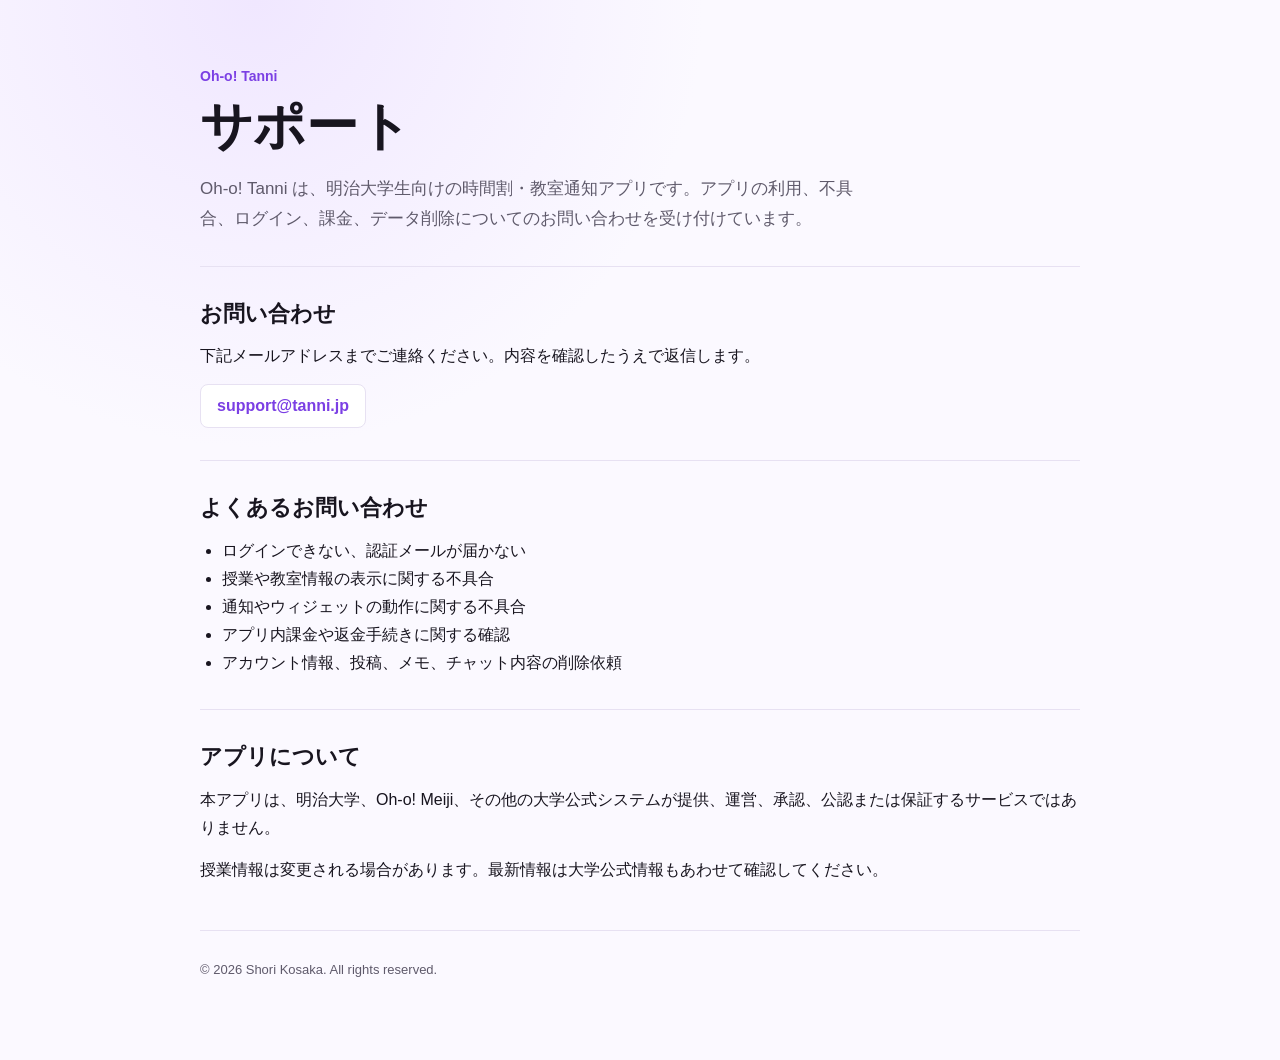
==== index.html @ a1f26578 "Add Oh-o Tanni support site" ====
<!doctype html>
<html lang="ja">
<head>
  <meta charset="utf-8">
  <meta name="viewport" content="width=device-width, initial-scale=1">
  <meta http-equiv="refresh" content="0; url=/support/">
  <title>Oh-o! Tanni サポート</title>
  <link rel="canonical" href="https://tanni.jp/support/">
</head>
<body>
  <p><a href="/support/">Oh-o! Tanni サポート</a></p>
</body>
</html>
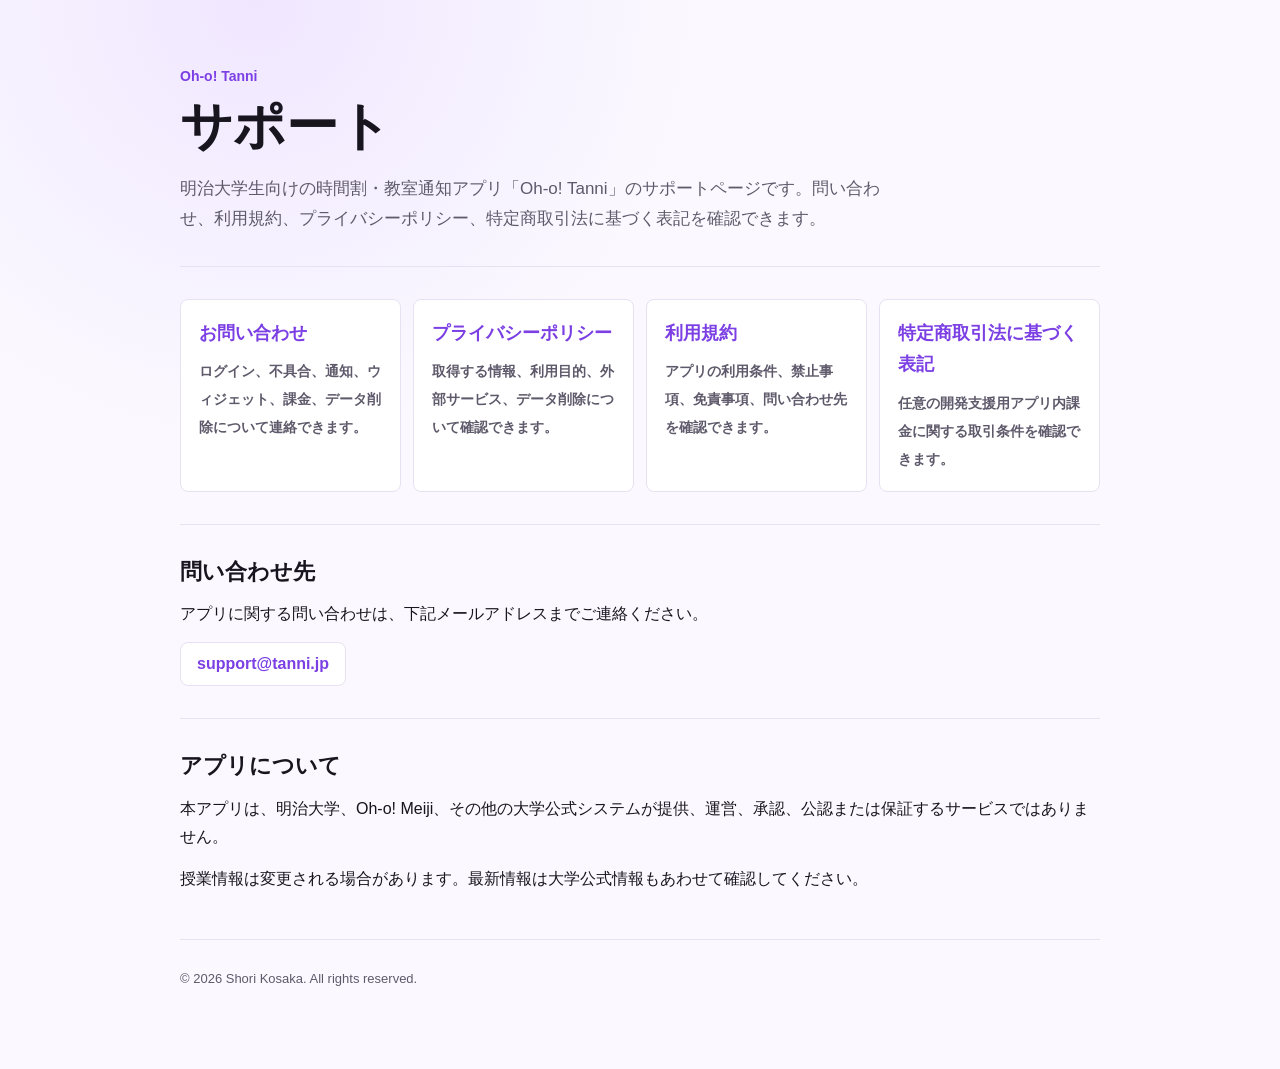
==== commit 8d766be9: "Add visible support homepage" ====
--- a/index.html
+++ b/index.html
@@ -3,11 +3,177 @@
 <head>
   <meta charset="utf-8">
   <meta name="viewport" content="width=device-width, initial-scale=1">
-  <meta http-equiv="refresh" content="0; url=/support/">
   <title>Oh-o! Tanni サポート</title>
-  <link rel="canonical" href="https://tanni.jp/support/">
+  <meta name="description" content="Oh-o! Tanni のサポート、利用規約、プライバシーポリシー、特定商取引法に基づく表記への案内です。">
+  <style>
+    :root {
+      color-scheme: light;
+      --ink: #18151f;
+      --muted: #5f5a6b;
+      --line: #e7e1f2;
+      --brand: #7b3fe4;
+      --bg: #fbf9ff;
+      --panel: #ffffff;
+    }
+
+    * {
+      box-sizing: border-box;
+    }
+
+    body {
+      margin: 0;
+      font-family: -apple-system, BlinkMacSystemFont, "Hiragino Sans", "Yu Gothic", "YuGothic", "Segoe UI", sans-serif;
+      color: var(--ink);
+      background: radial-gradient(circle at 20% 0%, #f0e7ff 0, transparent 28rem), var(--bg);
+      line-height: 1.75;
+    }
+
+    main {
+      width: min(920px, calc(100% - 32px));
+      margin: 0 auto;
+      padding: 64px 0;
+    }
+
+    header {
+      padding-bottom: 32px;
+      border-bottom: 1px solid var(--line);
+    }
+
+    .eyebrow {
+      margin: 0 0 8px;
+      color: var(--brand);
+      font-size: 14px;
+      font-weight: 700;
+    }
+
+    h1 {
+      margin: 0;
+      font-size: clamp(32px, 5vw, 52px);
+      line-height: 1.15;
+      letter-spacing: 0;
+    }
+
+    .lead {
+      margin: 18px 0 0;
+      max-width: 720px;
+      color: var(--muted);
+      font-size: 17px;
+    }
+
+    .links {
+      display: grid;
+      grid-template-columns: repeat(auto-fit, minmax(220px, 1fr));
+      gap: 12px;
+      padding: 32px 0;
+      border-bottom: 1px solid var(--line);
+    }
+
+    a.panel {
+      display: block;
+      min-height: 128px;
+      padding: 18px;
+      border: 1px solid var(--line);
+      border-radius: 8px;
+      background: var(--panel);
+      color: inherit;
+      text-decoration: none;
+    }
+
+    .panel strong {
+      display: block;
+      margin-bottom: 8px;
+      color: var(--brand);
+      font-size: 18px;
+    }
+
+    .panel span {
+      color: var(--muted);
+      font-size: 14px;
+    }
+
+    section {
+      padding: 32px 0;
+      border-bottom: 1px solid var(--line);
+    }
+
+    h2 {
+      margin: 0 0 14px;
+      font-size: 22px;
+      line-height: 1.35;
+      letter-spacing: 0;
+    }
+
+    p {
+      margin: 0 0 14px;
+    }
+
+    a {
+      color: var(--brand);
+      font-weight: 700;
+      text-decoration-thickness: 0.08em;
+      text-underline-offset: 0.18em;
+    }
+
+    .contact {
+      display: inline-flex;
+      align-items: center;
+      min-height: 44px;
+      padding: 0 16px;
+      border: 1px solid var(--line);
+      border-radius: 8px;
+      background: var(--panel);
+      text-decoration: none;
+    }
+
+    footer {
+      padding-top: 28px;
+      color: var(--muted);
+      font-size: 13px;
+    }
+  </style>
 </head>
 <body>
-  <p><a href="/support/">Oh-o! Tanni サポート</a></p>
+  <main>
+    <header>
+      <p class="eyebrow">Oh-o! Tanni</p>
+      <h1>サポート</h1>
+      <p class="lead">明治大学生向けの時間割・教室通知アプリ「Oh-o! Tanni」のサポートページです。問い合わせ、利用規約、プライバシーポリシー、特定商取引法に基づく表記を確認できます。</p>
+    </header>
+
+    <nav class="links" aria-label="主要ページ">
+      <a class="panel" href="/support/">
+        <strong>お問い合わせ</strong>
+        <span>ログイン、不具合、通知、ウィジェット、課金、データ削除について連絡できます。</span>
+      </a>
+      <a class="panel" href="/privacy/">
+        <strong>プライバシーポリシー</strong>
+        <span>取得する情報、利用目的、外部サービス、データ削除について確認できます。</span>
+      </a>
+      <a class="panel" href="/terms/">
+        <strong>利用規約</strong>
+        <span>アプリの利用条件、禁止事項、免責事項、問い合わせ先を確認できます。</span>
+      </a>
+      <a class="panel" href="/commercial/">
+        <strong>特定商取引法に基づく表記</strong>
+        <span>任意の開発支援用アプリ内課金に関する取引条件を確認できます。</span>
+      </a>
+    </nav>
+
+    <section>
+      <h2>問い合わせ先</h2>
+      <p>アプリに関する問い合わせは、下記メールアドレスまでご連絡ください。</p>
+      <a class="contact" href="mailto:support@tanni.jp">support@tanni.jp</a>
+    </section>
+
+    <section>
+      <h2>アプリについて</h2>
+      <p>本アプリは、明治大学、Oh-o! Meiji、その他の大学公式システムが提供、運営、承認、公認または保証するサービスではありません。</p>
+      <p>授業情報は変更される場合があります。最新情報は大学公式情報もあわせて確認してください。</p>
+    </section>
+
+    <footer>
+      <p>&copy; 2026 Shori Kosaka. All rights reserved.</p>
+    </footer>
+  </main>
 </body>
 </html>
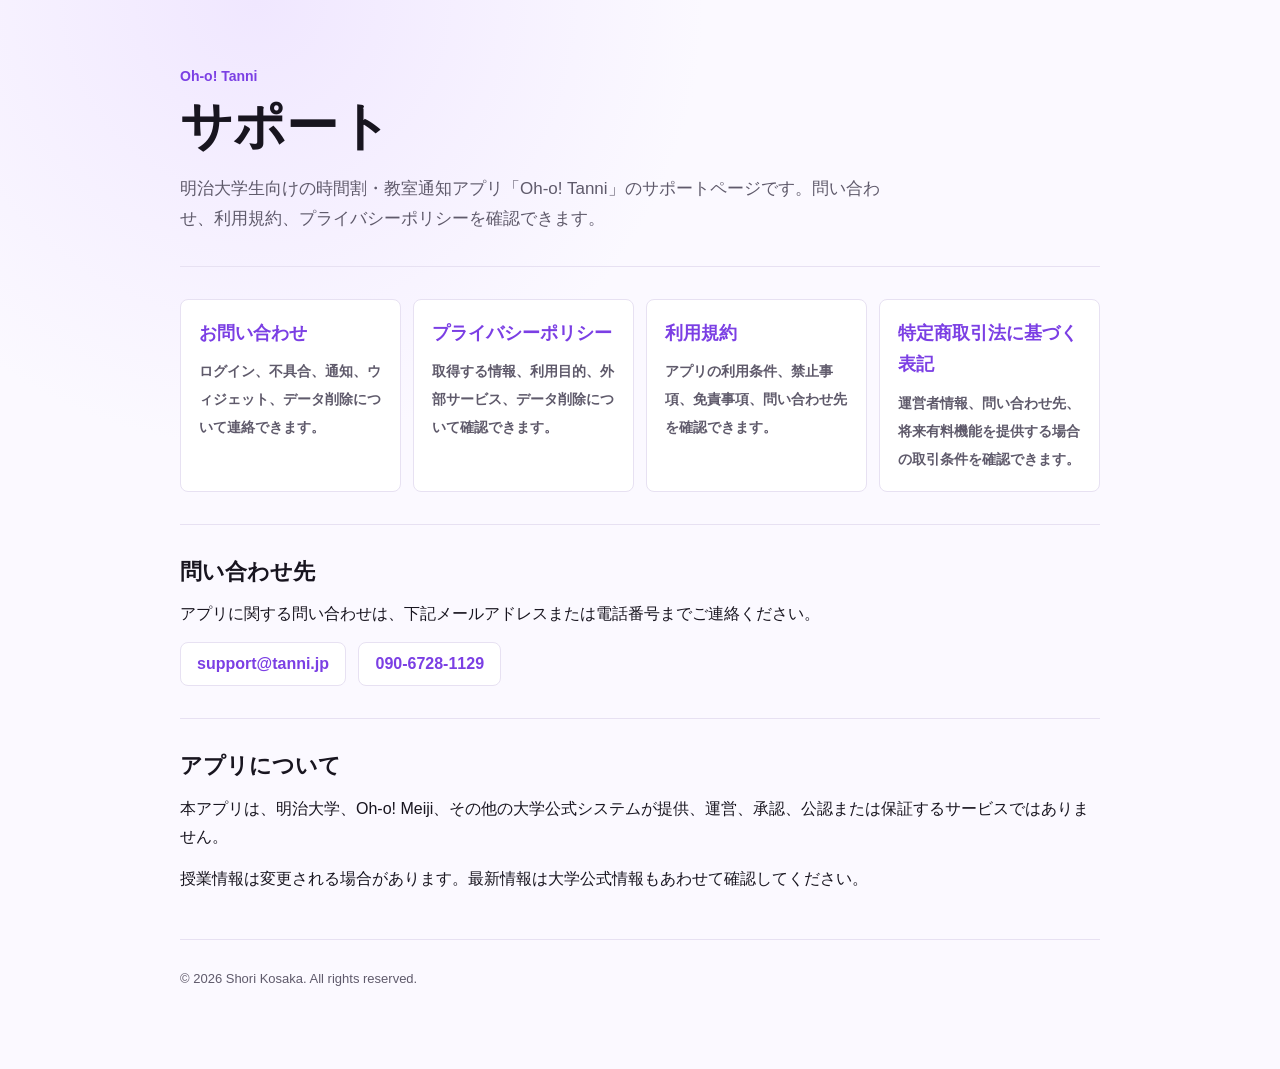
==== commit 9be0054d: "Add phone contact to support site" ====
--- a/index.html
+++ b/index.html
@@ -125,6 +125,10 @@
       text-decoration: none;
     }
 
+    .contact + .contact {
+      margin-left: 8px;
+    }
+
     footer {
       padding-top: 28px;
       color: var(--muted);
@@ -137,13 +141,13 @@
     <header>
       <p class="eyebrow">Oh-o! Tanni</p>
       <h1>サポート</h1>
-      <p class="lead">明治大学生向けの時間割・教室通知アプリ「Oh-o! Tanni」のサポートページです。問い合わせ、利用規約、プライバシーポリシー、特定商取引法に基づく表記を確認できます。</p>
+      <p class="lead">明治大学生向けの時間割・教室通知アプリ「Oh-o! Tanni」のサポートページです。問い合わせ、利用規約、プライバシーポリシーを確認できます。</p>
     </header>
 
     <nav class="links" aria-label="主要ページ">
       <a class="panel" href="/support/">
         <strong>お問い合わせ</strong>
-        <span>ログイン、不具合、通知、ウィジェット、課金、データ削除について連絡できます。</span>
+        <span>ログイン、不具合、通知、ウィジェット、データ削除について連絡できます。</span>
       </a>
       <a class="panel" href="/privacy/">
         <strong>プライバシーポリシー</strong>
@@ -155,14 +159,15 @@
       </a>
       <a class="panel" href="/commercial/">
         <strong>特定商取引法に基づく表記</strong>
-        <span>任意の開発支援用アプリ内課金に関する取引条件を確認できます。</span>
+        <span>運営者情報、問い合わせ先、将来有料機能を提供する場合の取引条件を確認できます。</span>
       </a>
     </nav>
 
     <section>
       <h2>問い合わせ先</h2>
-      <p>アプリに関する問い合わせは、下記メールアドレスまでご連絡ください。</p>
+      <p>アプリに関する問い合わせは、下記メールアドレスまたは電話番号までご連絡ください。</p>
       <a class="contact" href="mailto:support@tanni.jp">support@tanni.jp</a>
+      <a class="contact" href="tel:09067281129">090-6728-1129</a>
     </section>
 
     <section>
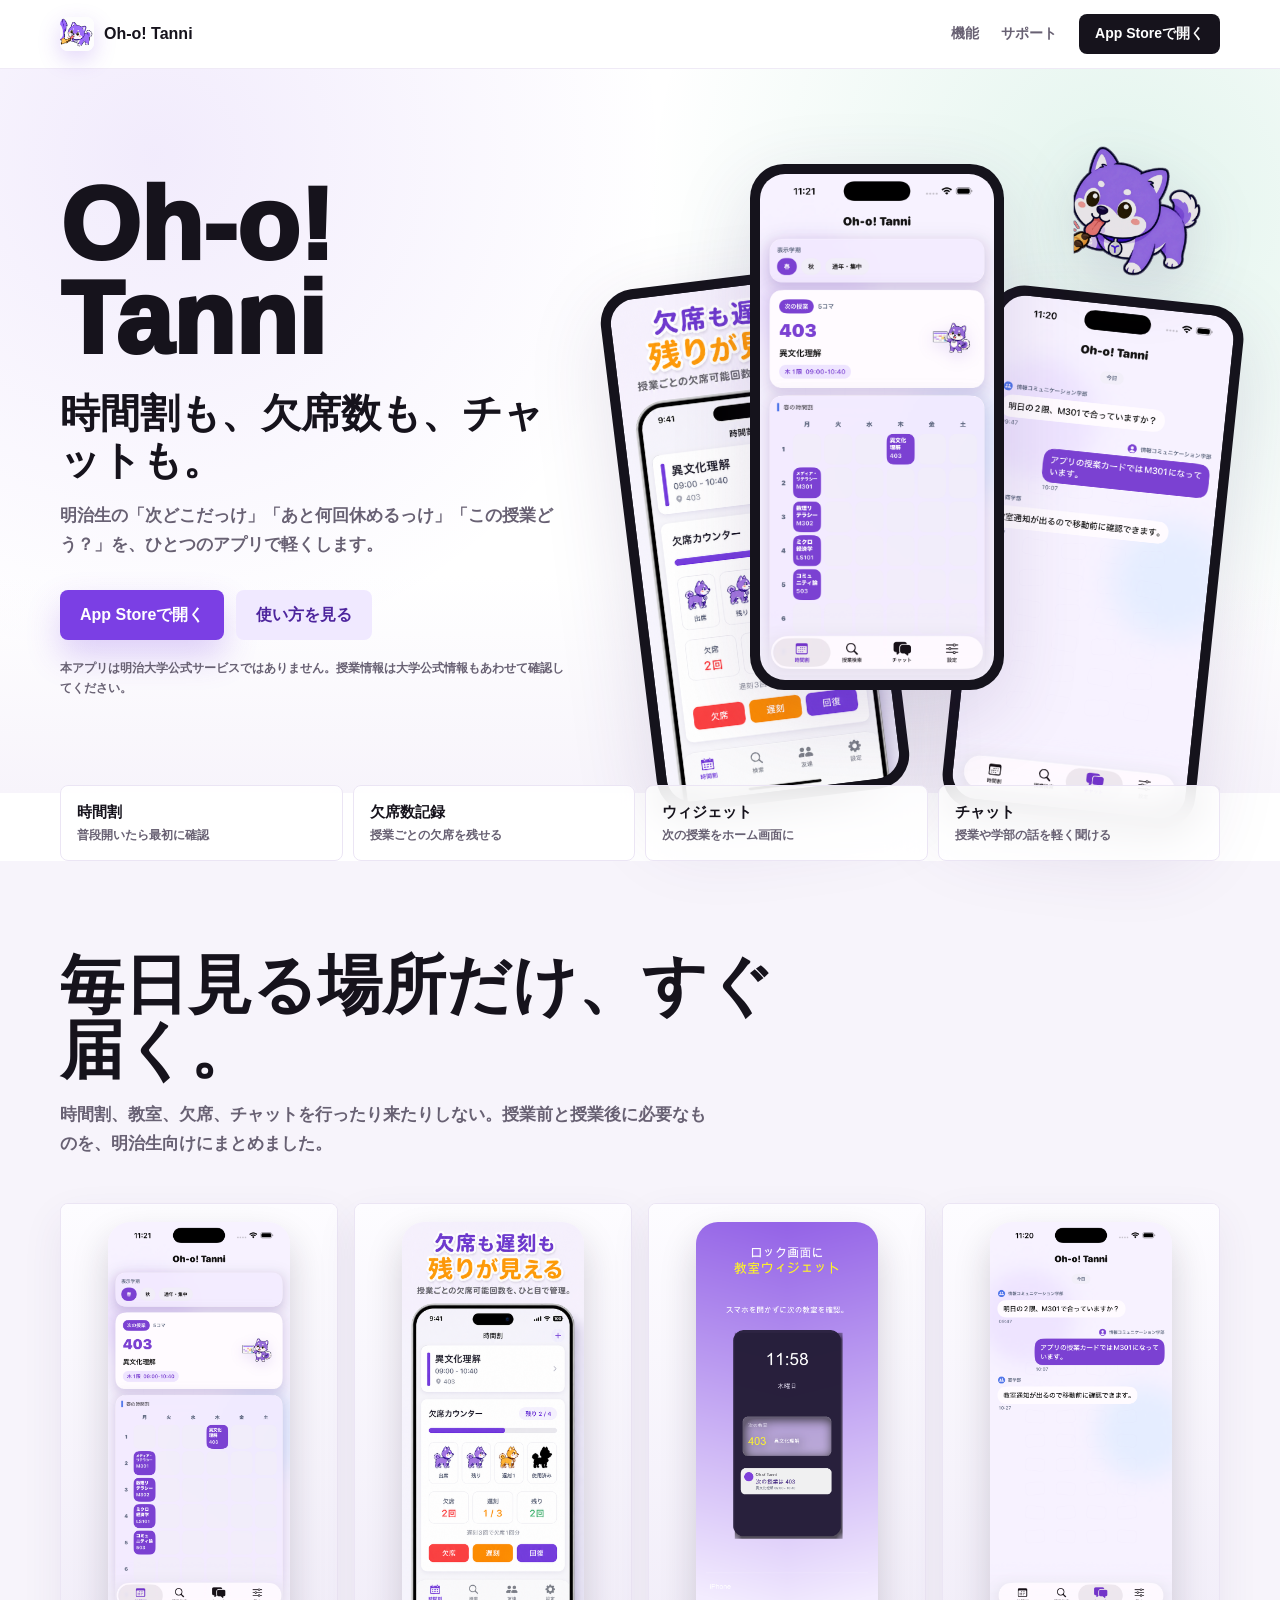
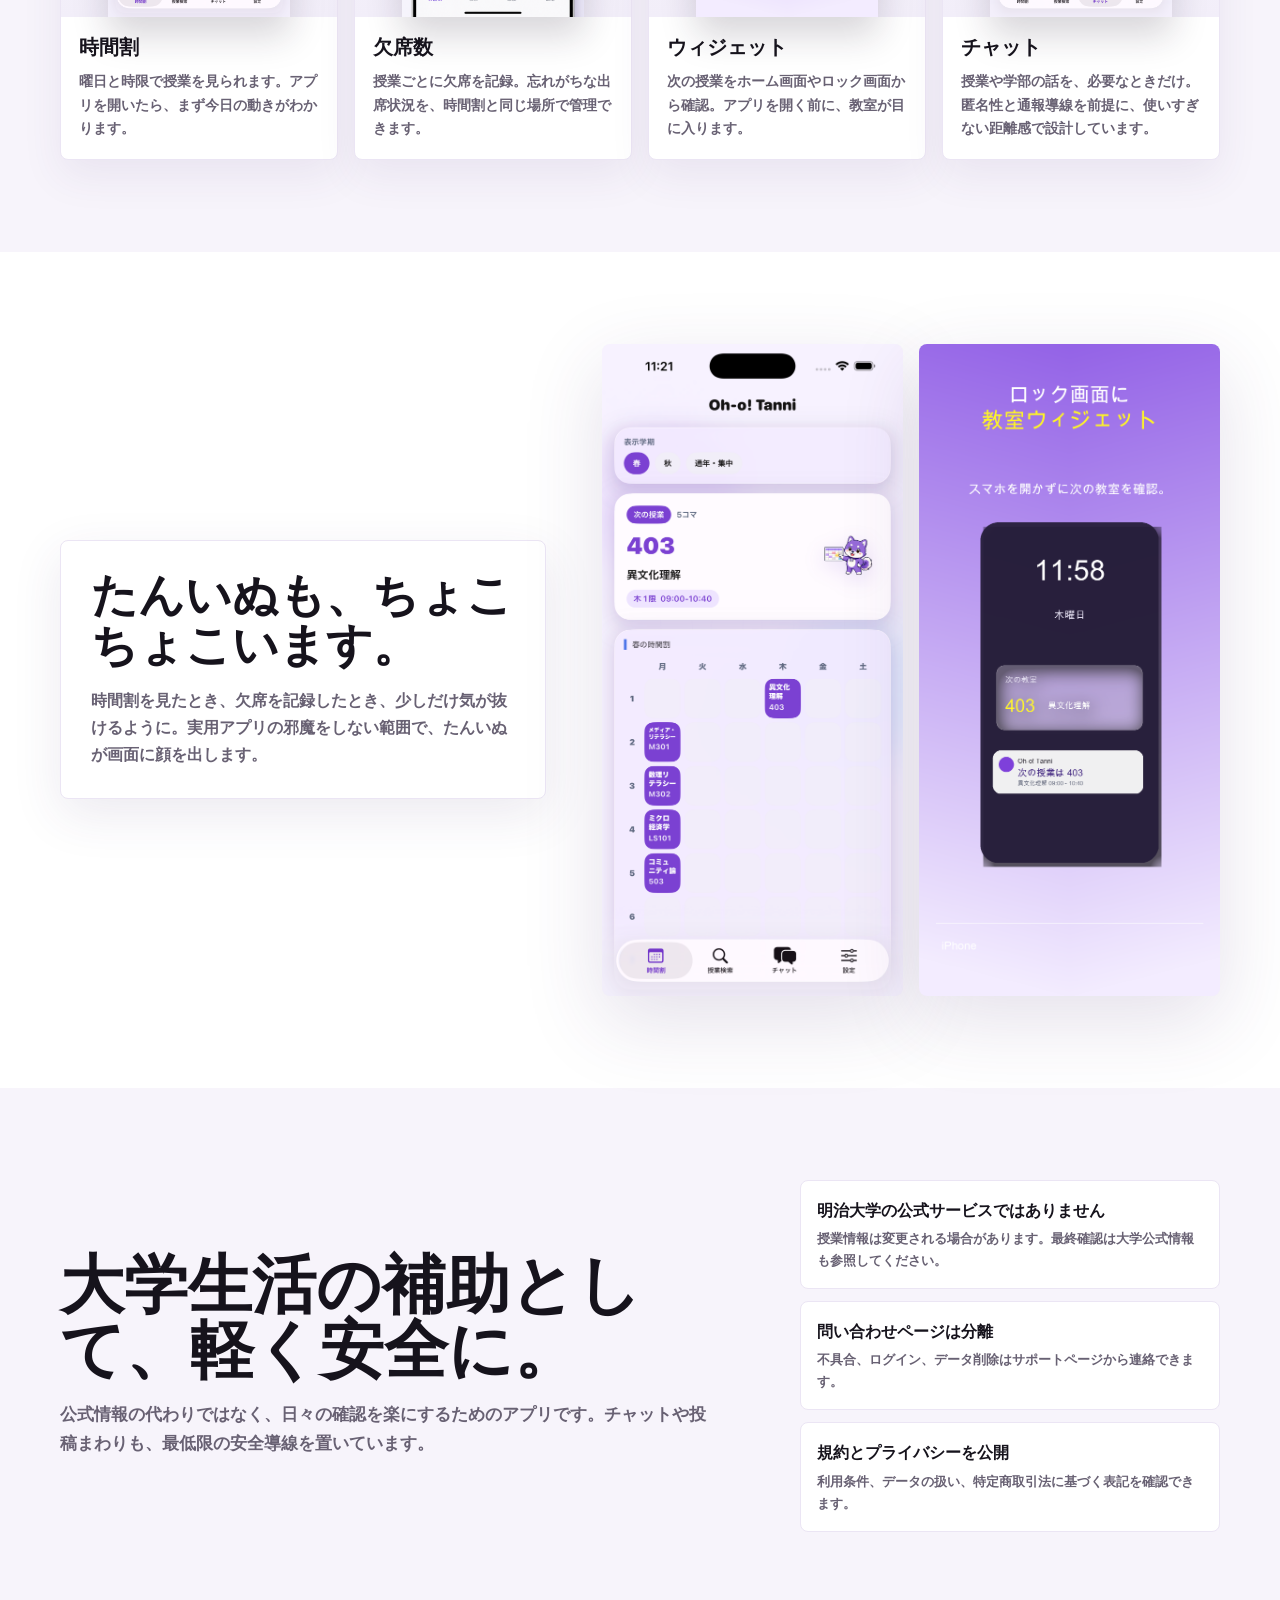
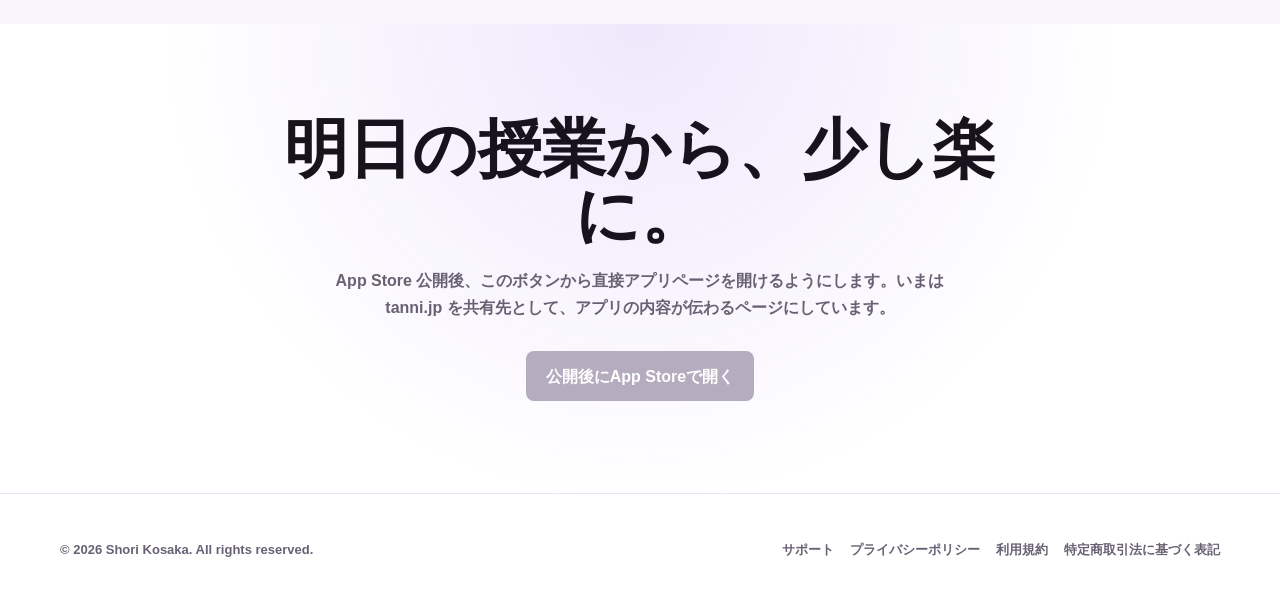
==== commit 39497d40: "Launch branded Tanni landing page" ====
--- a/index.html
+++ b/index.html
@@ -3,182 +3,793 @@
 <head>
   <meta charset="utf-8">
   <meta name="viewport" content="width=device-width, initial-scale=1">
-  <title>Oh-o! Tanni サポート</title>
-  <meta name="description" content="Oh-o! Tanni のサポート、利用規約、プライバシーポリシー、特定商取引法に基づく表記への案内です。">
+  <title>Oh-o! Tanni | 明治生の時間割アプリ</title>
+  <meta name="description" content="Oh-o! Tanni は、時間割、欠席数、ウィジェット、チャットをまとめて使える明治大学生向け iOS アプリです。">
+  <meta property="og:site_name" content="Oh-o! Tanni">
+  <meta property="og:title" content="Oh-o! Tanni | 明治生の時間割アプリ">
+  <meta property="og:description" content="時間割も、欠席数も、チャットも。明治生の毎日を軽くする iOS アプリです。">
+  <meta property="og:image" content="https://tanni.jp/assets/og-image.png">
+  <meta property="og:type" content="website">
+  <meta name="twitter:card" content="summary_large_image">
+  <link rel="icon" href="assets/app-icon.png">
   <style>
     :root {
       color-scheme: light;
-      --ink: #18151f;
-      --muted: #5f5a6b;
-      --line: #e7e1f2;
+      --ink: #16131c;
+      --muted: #686173;
+      --soft: #f7f4fb;
+      --line: #ebe5f4;
       --brand: #7b3fe4;
-      --bg: #fbf9ff;
+      --brand-dark: #4d249d;
+      --green: #16a66a;
+      --green-soft: #e8f8f1;
       --panel: #ffffff;
+      --shadow: 0 24px 80px rgba(72, 45, 112, 0.15);
     }
 
     * {
       box-sizing: border-box;
+    }
+
+    html {
+      scroll-behavior: smooth;
     }
 
     body {
       margin: 0;
       font-family: -apple-system, BlinkMacSystemFont, "Hiragino Sans", "Yu Gothic", "YuGothic", "Segoe UI", sans-serif;
       color: var(--ink);
-      background: radial-gradient(circle at 20% 0%, #f0e7ff 0, transparent 28rem), var(--bg);
-      line-height: 1.75;
+      background: #fff;
+      line-height: 1.7;
+    }
+
+    img {
+      display: block;
+      max-width: 100%;
+    }
+
+    a {
+      color: inherit;
+    }
+
+    .site-header {
+      position: sticky;
+      top: 0;
+      z-index: 20;
+      background: rgba(255, 255, 255, 0.82);
+      backdrop-filter: blur(22px);
+      border-bottom: 1px solid rgba(235, 229, 244, 0.78);
+    }
+
+    .nav {
+      width: min(1160px, calc(100% - 40px));
+      min-height: 68px;
+      margin: 0 auto;
+      display: flex;
+      align-items: center;
+      justify-content: space-between;
+      gap: 20px;
+    }
+
+    .brand {
+      display: inline-flex;
+      align-items: center;
+      gap: 10px;
+      text-decoration: none;
+      font-weight: 900;
+      letter-spacing: 0;
+    }
+
+    .brand img {
+      width: 34px;
+      height: 34px;
+      border-radius: 8px;
+      box-shadow: 0 8px 22px rgba(123, 63, 228, 0.22);
+    }
+
+    .nav-links {
+      display: flex;
+      align-items: center;
+      gap: 22px;
+      color: var(--muted);
+      font-size: 14px;
+      font-weight: 800;
+    }
+
+    .nav-links a {
+      text-decoration: none;
+    }
+
+    .nav-cta {
+      min-height: 40px;
+      display: inline-flex;
+      align-items: center;
+      justify-content: center;
+      padding: 0 16px;
+      border-radius: 8px;
+      color: #fff;
+      background: var(--ink);
+      text-decoration: none;
     }
 
     main {
-      width: min(920px, calc(100% - 32px));
+      overflow: hidden;
+    }
+
+    .hero {
+      min-height: calc(88vh - 68px);
+      display: grid;
+      align-items: center;
+      padding: 72px 0 46px;
+      background:
+        linear-gradient(180deg, rgba(255, 255, 255, 0) 70%, var(--soft) 100%),
+        radial-gradient(circle at 88% 18%, rgba(22, 166, 106, 0.12), transparent 30rem),
+        radial-gradient(circle at 12% 12%, rgba(123, 63, 228, 0.10), transparent 32rem),
+        #fff;
+    }
+
+    .hero-inner {
+      width: min(1160px, calc(100% - 40px));
       margin: 0 auto;
-      padding: 64px 0;
-    }
-
-    header {
-      padding-bottom: 32px;
-      border-bottom: 1px solid var(--line);
-    }
-
-    .eyebrow {
-      margin: 0 0 8px;
-      color: var(--brand);
-      font-size: 14px;
-      font-weight: 700;
+      display: grid;
+      grid-template-columns: minmax(0, 0.92fr) minmax(360px, 1.08fr);
+      gap: 64px;
+      align-items: center;
     }
 
     h1 {
       margin: 0;
-      font-size: clamp(32px, 5vw, 52px);
-      line-height: 1.15;
+      font-size: clamp(54px, 8vw, 104px);
+      line-height: 0.92;
       letter-spacing: 0;
-    }
-
-    .lead {
+      font-weight: 950;
+    }
+
+    .hero-copy {
+      margin: 24px 0 0;
+      max-width: 620px;
+      color: var(--ink);
+      font-size: clamp(23px, 3.1vw, 42px);
+      line-height: 1.18;
+      font-weight: 950;
+      letter-spacing: 0;
+    }
+
+    .hero-lead {
       margin: 18px 0 0;
-      max-width: 720px;
+      max-width: 560px;
       color: var(--muted);
       font-size: 17px;
-    }
-
-    .links {
-      display: grid;
-      grid-template-columns: repeat(auto-fit, minmax(220px, 1fr));
+      font-weight: 650;
+    }
+
+    .actions {
+      display: flex;
+      flex-wrap: wrap;
       gap: 12px;
-      padding: 32px 0;
-      border-bottom: 1px solid var(--line);
-    }
-
-    a.panel {
+      margin-top: 30px;
+    }
+
+    .button {
+      min-height: 50px;
+      display: inline-flex;
+      align-items: center;
+      justify-content: center;
+      padding: 0 20px;
+      border-radius: 8px;
+      font-weight: 900;
+      text-decoration: none;
+      letter-spacing: 0;
+    }
+
+    .button.primary {
+      color: #fff;
+      background: var(--brand);
+      box-shadow: 0 16px 34px rgba(123, 63, 228, 0.24);
+    }
+
+    .button.secondary {
+      color: var(--brand-dark);
+      background: #f0e9ff;
+    }
+
+    .button.disabled {
+      color: #fff;
+      background: #b5adbf;
+      box-shadow: none;
+      cursor: default;
+    }
+
+    .hero-note {
+      margin-top: 18px;
+      color: var(--muted);
+      font-size: 12px;
+      font-weight: 700;
+    }
+
+    .showcase {
+      position: relative;
+      min-height: 560px;
+    }
+
+    .dog {
+      position: absolute;
+      right: 8px;
+      top: -28px;
+      width: clamp(92px, 14vw, 150px);
+      z-index: 4;
+      filter: drop-shadow(0 18px 30px rgba(72, 45, 112, 0.14));
+    }
+
+    .phone-cluster {
+      position: relative;
+      height: 560px;
+    }
+
+    .phone {
+      position: absolute;
+      width: min(254px, 44vw);
+      padding: 10px;
+      border-radius: 34px;
+      background: #15131c;
+      box-shadow: var(--shadow);
+    }
+
+    .phone img {
+      width: 100%;
+      border-radius: 25px;
+      aspect-ratio: 1284 / 2778;
+      object-fit: cover;
+    }
+
+    .phone.main {
+      left: 42%;
+      top: 0;
+      transform: translateX(-50%);
+      z-index: 3;
+    }
+
+    .phone.left {
+      left: 0;
+      top: 112px;
+      transform: rotate(-7deg);
+      z-index: 2;
+    }
+
+    .phone.right {
+      right: 0;
+      top: 130px;
+      transform: rotate(6deg);
+      z-index: 1;
+    }
+
+    .quick-features {
+      width: min(1160px, calc(100% - 40px));
+      margin: -8px auto 0;
+      display: grid;
+      grid-template-columns: repeat(4, 1fr);
+      gap: 10px;
+      position: relative;
+      z-index: 5;
+    }
+
+    .quick-feature {
+      padding: 16px 16px 15px;
+      border: 1px solid var(--line);
+      border-radius: 8px;
+      background: rgba(255, 255, 255, 0.86);
+      backdrop-filter: blur(18px);
+    }
+
+    .quick-feature strong {
       display: block;
-      min-height: 128px;
-      padding: 18px;
+      font-size: 15px;
+      line-height: 1.35;
+      font-weight: 950;
+    }
+
+    .quick-feature span {
+      display: block;
+      margin-top: 4px;
+      color: var(--muted);
+      font-size: 12px;
+      font-weight: 700;
+      line-height: 1.55;
+    }
+
+    .section {
+      padding: 92px 0;
+    }
+
+    .section.soft {
+      background: var(--soft);
+    }
+
+    .section-inner {
+      width: min(1160px, calc(100% - 40px));
+      margin: 0 auto;
+    }
+
+    .section-title {
+      margin: 0;
+      max-width: 760px;
+      font-size: clamp(34px, 5vw, 64px);
+      line-height: 1.02;
+      font-weight: 950;
+      letter-spacing: 0;
+    }
+
+    .section-lead {
+      margin: 18px 0 0;
+      max-width: 660px;
+      color: var(--muted);
+      font-size: 17px;
+      font-weight: 650;
+    }
+
+    .feature-grid {
+      margin-top: 44px;
+      display: grid;
+      grid-template-columns: repeat(4, 1fr);
+      gap: 16px;
+    }
+
+    .feature {
+      display: grid;
+      grid-template-rows: auto 1fr;
+      min-height: 420px;
       border: 1px solid var(--line);
       border-radius: 8px;
       background: var(--panel);
-      color: inherit;
-      text-decoration: none;
-    }
-
-    .panel strong {
-      display: block;
-      margin-bottom: 8px;
-      color: var(--brand);
-      font-size: 18px;
-    }
-
-    .panel span {
+      overflow: hidden;
+      box-shadow: 0 16px 40px rgba(72, 45, 112, 0.08);
+    }
+
+    .feature-media {
+      padding: 18px 18px 0;
+      background: linear-gradient(180deg, #fdfcff, #f2eef9);
+    }
+
+    .feature-media img {
+      width: min(186px, 76%);
+      margin: 0 auto;
+      border-radius: 22px 22px 0 0;
+      box-shadow: 0 18px 36px rgba(33, 24, 47, 0.18);
+    }
+
+    .feature-body {
+      padding: 18px;
+    }
+
+    .feature h3 {
+      margin: 0;
+      font-size: 20px;
+      line-height: 1.25;
+      font-weight: 950;
+    }
+
+    .feature p {
+      margin: 10px 0 0;
       color: var(--muted);
       font-size: 14px;
-    }
-
-    section {
-      padding: 32px 0;
-      border-bottom: 1px solid var(--line);
-    }
-
-    h2 {
-      margin: 0 0 14px;
-      font-size: 22px;
-      line-height: 1.35;
-      letter-spacing: 0;
-    }
-
-    p {
-      margin: 0 0 14px;
-    }
-
-    a {
-      color: var(--brand);
-      font-weight: 700;
-      text-decoration-thickness: 0.08em;
-      text-underline-offset: 0.18em;
-    }
-
-    .contact {
-      display: inline-flex;
-      align-items: center;
-      min-height: 44px;
-      padding: 0 16px;
+      font-weight: 650;
+    }
+
+    .story {
+      display: grid;
+      grid-template-columns: minmax(0, 0.88fr) minmax(320px, 1.12fr);
+      gap: 56px;
+      align-items: center;
+    }
+
+    .story-panel {
+      padding: 30px;
       border: 1px solid var(--line);
       border-radius: 8px;
-      background: var(--panel);
+      background: #fff;
+      box-shadow: 0 16px 50px rgba(72, 45, 112, 0.10);
+    }
+
+    .story-panel h3 {
+      margin: 0;
+      font-size: clamp(28px, 4vw, 46px);
+      line-height: 1.08;
+      font-weight: 950;
+      letter-spacing: 0;
+    }
+
+    .story-panel p {
+      margin: 16px 0 0;
+      color: var(--muted);
+      font-size: 16px;
+      font-weight: 650;
+    }
+
+    .wide-shot {
+      display: grid;
+      grid-template-columns: repeat(2, minmax(0, 1fr));
+      gap: 16px;
+    }
+
+    .wide-shot img {
+      border-radius: 8px;
+      box-shadow: var(--shadow);
+      background: #111;
+    }
+
+    .safety {
+      display: grid;
+      grid-template-columns: minmax(0, 1fr) minmax(280px, 420px);
+      gap: 52px;
+      align-items: center;
+    }
+
+    .safety-list {
+      display: grid;
+      gap: 12px;
+    }
+
+    .safety-item {
+      padding: 16px;
+      border: 1px solid var(--line);
+      border-radius: 8px;
+      background: #fff;
+    }
+
+    .safety-item strong {
+      display: block;
+      font-size: 16px;
+      font-weight: 950;
+    }
+
+    .safety-item span {
+      display: block;
+      margin-top: 4px;
+      color: var(--muted);
+      font-size: 13px;
+      font-weight: 650;
+    }
+
+    .download {
+      text-align: center;
+      background:
+        radial-gradient(circle at 50% 0%, rgba(123, 63, 228, 0.12), transparent 30rem),
+        #fff;
+    }
+
+    .download h2 {
+      margin: 0 auto;
+      max-width: 760px;
+      font-size: clamp(34px, 5vw, 64px);
+      line-height: 1.04;
+      font-weight: 950;
+      letter-spacing: 0;
+    }
+
+    .download p {
+      margin: 18px auto 0;
+      max-width: 640px;
+      color: var(--muted);
+      font-size: 16px;
+      font-weight: 650;
+    }
+
+    .download .actions {
+      justify-content: center;
+    }
+
+    footer {
+      border-top: 1px solid var(--line);
+      background: #fff;
+    }
+
+    .footer-inner {
+      width: min(1160px, calc(100% - 40px));
+      min-height: 112px;
+      margin: 0 auto;
+      display: flex;
+      align-items: center;
+      justify-content: space-between;
+      gap: 24px;
+      color: var(--muted);
+      font-size: 13px;
+      font-weight: 700;
+    }
+
+    .footer-links {
+      display: flex;
+      flex-wrap: wrap;
+      gap: 16px;
+    }
+
+    .footer-links a {
+      color: var(--muted);
       text-decoration: none;
     }
 
-    .contact + .contact {
-      margin-left: 8px;
-    }
-
-    footer {
-      padding-top: 28px;
-      color: var(--muted);
-      font-size: 13px;
+    @media (max-width: 980px) {
+      .hero-inner,
+      .story,
+      .safety {
+        grid-template-columns: 1fr;
+      }
+
+      .showcase {
+        min-height: 520px;
+      }
+
+      .phone-cluster {
+        max-width: 640px;
+        height: 520px;
+        margin: 0 auto;
+      }
+
+      .quick-features,
+      .feature-grid {
+        grid-template-columns: repeat(2, 1fr);
+      }
+    }
+
+    @media (max-width: 680px) {
+      .nav {
+        width: min(100% - 28px, 1160px);
+      }
+
+      .nav-links a:not(.nav-cta) {
+        display: none;
+      }
+
+      .hero {
+        min-height: auto;
+        padding: 54px 0 34px;
+      }
+
+      .hero-inner,
+      .section-inner,
+      .quick-features,
+      .footer-inner {
+        width: min(100% - 28px, 1160px);
+      }
+
+      .hero-inner {
+        gap: 38px;
+      }
+
+      .actions {
+        flex-direction: column;
+      }
+
+      .button {
+        width: 100%;
+      }
+
+      .showcase {
+        min-height: 420px;
+      }
+
+      .phone-cluster {
+        height: 420px;
+      }
+
+      .phone {
+        width: 184px;
+        padding: 8px;
+        border-radius: 28px;
+      }
+
+      .phone img {
+        border-radius: 21px;
+      }
+
+      .phone.main {
+        left: 50%;
+      }
+
+      .phone.left {
+        left: -12px;
+        top: 118px;
+      }
+
+      .phone.right {
+        right: -12px;
+        top: 128px;
+      }
+
+      .dog {
+        right: 4px;
+        top: -24px;
+        width: 96px;
+      }
+
+      .quick-features,
+      .feature-grid,
+      .wide-shot {
+        grid-template-columns: 1fr;
+      }
+
+      .section {
+        padding: 68px 0;
+      }
+
+      .feature {
+        min-height: 0;
+      }
+
+      .footer-inner {
+        padding: 28px 0;
+        align-items: flex-start;
+        flex-direction: column;
+      }
     }
   </style>
 </head>
 <body>
+  <header class="site-header">
+    <nav class="nav" aria-label="サイト内ナビゲーション">
+      <a class="brand" href="/">
+        <img src="assets/app-icon.png" alt="" width="34" height="34">
+        <span>Oh-o! Tanni</span>
+      </a>
+      <div class="nav-links">
+        <a href="#features">機能</a>
+        <a href="/support/">サポート</a>
+        <a class="nav-cta" href="#download">App Storeで開く</a>
+      </div>
+    </nav>
+  </header>
+
   <main>
-    <header>
-      <p class="eyebrow">Oh-o! Tanni</p>
-      <h1>サポート</h1>
-      <p class="lead">明治大学生向けの時間割・教室通知アプリ「Oh-o! Tanni」のサポートページです。問い合わせ、利用規約、プライバシーポリシーを確認できます。</p>
-    </header>
-
-    <nav class="links" aria-label="主要ページ">
-      <a class="panel" href="/support/">
-        <strong>お問い合わせ</strong>
-        <span>ログイン、不具合、通知、ウィジェット、データ削除について連絡できます。</span>
-      </a>
-      <a class="panel" href="/privacy/">
-        <strong>プライバシーポリシー</strong>
-        <span>取得する情報、利用目的、外部サービス、データ削除について確認できます。</span>
-      </a>
-      <a class="panel" href="/terms/">
-        <strong>利用規約</strong>
-        <span>アプリの利用条件、禁止事項、免責事項、問い合わせ先を確認できます。</span>
-      </a>
-      <a class="panel" href="/commercial/">
-        <strong>特定商取引法に基づく表記</strong>
-        <span>運営者情報、問い合わせ先、将来有料機能を提供する場合の取引条件を確認できます。</span>
-      </a>
-    </nav>
-
-    <section>
-      <h2>問い合わせ先</h2>
-      <p>アプリに関する問い合わせは、下記メールアドレスまたは電話番号までご連絡ください。</p>
-      <a class="contact" href="mailto:support@tanni.jp">support@tanni.jp</a>
-      <a class="contact" href="tel:09067281129">090-6728-1129</a>
+    <section class="hero" aria-labelledby="hero-title">
+      <div class="hero-inner">
+        <div>
+          <h1 id="hero-title">Oh-o! Tanni</h1>
+          <p class="hero-copy">時間割も、欠席数も、チャットも。</p>
+          <p class="hero-lead">明治生の「次どこだっけ」「あと何回休めるっけ」「この授業どう？」を、ひとつのアプリで軽くします。</p>
+          <div class="actions">
+            <a class="button primary" href="#download">App Storeで開く</a>
+            <a class="button secondary" href="#features">使い方を見る</a>
+          </div>
+          <p class="hero-note">本アプリは明治大学公式サービスではありません。授業情報は大学公式情報もあわせて確認してください。</p>
+        </div>
+
+        <div class="showcase" aria-hidden="true">
+          <img class="dog" src="assets/taninu.png" alt="">
+          <div class="phone-cluster">
+            <div class="phone left">
+              <img src="assets/iphone-absence.png" alt="">
+            </div>
+            <div class="phone main">
+              <img src="assets/iphone-timetable.png" alt="">
+            </div>
+            <div class="phone right">
+              <img src="assets/iphone-chat.png" alt="">
+            </div>
+          </div>
+        </div>
+      </div>
     </section>
 
-    <section>
-      <h2>アプリについて</h2>
-      <p>本アプリは、明治大学、Oh-o! Meiji、その他の大学公式システムが提供、運営、承認、公認または保証するサービスではありません。</p>
-      <p>授業情報は変更される場合があります。最新情報は大学公式情報もあわせて確認してください。</p>
+    <div class="quick-features" aria-label="主な機能">
+      <div class="quick-feature">
+        <strong>時間割</strong>
+        <span>普段開いたら最初に確認</span>
+      </div>
+      <div class="quick-feature">
+        <strong>欠席数記録</strong>
+        <span>授業ごとの欠席を残せる</span>
+      </div>
+      <div class="quick-feature">
+        <strong>ウィジェット</strong>
+        <span>次の授業をホーム画面に</span>
+      </div>
+      <div class="quick-feature">
+        <strong>チャット</strong>
+        <span>授業や学部の話を軽く聞ける</span>
+      </div>
+    </div>
+
+    <section id="features" class="section soft">
+      <div class="section-inner">
+        <h2 class="section-title">毎日見る場所だけ、すぐ届く。</h2>
+        <p class="section-lead">時間割、教室、欠席、チャットを行ったり来たりしない。授業前と授業後に必要なものを、明治生向けにまとめました。</p>
+        <div class="feature-grid">
+          <article class="feature">
+            <div class="feature-media">
+              <img src="assets/iphone-timetable.png" alt="時間割画面">
+            </div>
+            <div class="feature-body">
+              <h3>時間割</h3>
+              <p>曜日と時限で授業を見られます。アプリを開いたら、まず今日の動きがわかります。</p>
+            </div>
+          </article>
+          <article class="feature">
+            <div class="feature-media">
+              <img src="assets/iphone-absence.png" alt="欠席数記録画面">
+            </div>
+            <div class="feature-body">
+              <h3>欠席数</h3>
+              <p>授業ごとに欠席を記録。忘れがちな出席状況を、時間割と同じ場所で管理できます。</p>
+            </div>
+          </article>
+          <article class="feature">
+            <div class="feature-media">
+              <img src="assets/iphone-widget.png" alt="ウィジェット画面">
+            </div>
+            <div class="feature-body">
+              <h3>ウィジェット</h3>
+              <p>次の授業をホーム画面やロック画面から確認。アプリを開く前に、教室が目に入ります。</p>
+            </div>
+          </article>
+          <article class="feature">
+            <div class="feature-media">
+              <img src="assets/iphone-chat.png" alt="チャット画面">
+            </div>
+            <div class="feature-body">
+              <h3>チャット</h3>
+              <p>授業や学部の話を、必要なときだけ。匿名性と通報導線を前提に、使いすぎない距離感で設計しています。</p>
+            </div>
+          </article>
+        </div>
+      </div>
     </section>
 
-    <footer>
-      <p>&copy; 2026 Shori Kosaka. All rights reserved.</p>
-    </footer>
+    <section class="section">
+      <div class="section-inner story">
+        <div class="story-panel">
+          <h3>たんいぬも、ちょこちょこいます。</h3>
+          <p>時間割を見たとき、欠席を記録したとき、少しだけ気が抜けるように。実用アプリの邪魔をしない範囲で、たんいぬが画面に顔を出します。</p>
+        </div>
+        <div class="wide-shot" aria-hidden="true">
+          <img src="assets/iphone-timetable.png" alt="">
+          <img src="assets/iphone-widget.png" alt="">
+        </div>
+      </div>
+    </section>
+
+    <section class="section soft">
+      <div class="section-inner safety">
+        <div>
+          <h2 class="section-title">大学生活の補助として、軽く安全に。</h2>
+          <p class="section-lead">公式情報の代わりではなく、日々の確認を楽にするためのアプリです。チャットや投稿まわりも、最低限の安全導線を置いています。</p>
+        </div>
+        <div class="safety-list">
+          <div class="safety-item">
+            <strong>明治大学の公式サービスではありません</strong>
+            <span>授業情報は変更される場合があります。最終確認は大学公式情報も参照してください。</span>
+          </div>
+          <div class="safety-item">
+            <strong>問い合わせページは分離</strong>
+            <span>不具合、ログイン、データ削除はサポートページから連絡できます。</span>
+          </div>
+          <div class="safety-item">
+            <strong>規約とプライバシーを公開</strong>
+            <span>利用条件、データの扱い、特定商取引法に基づく表記を確認できます。</span>
+          </div>
+        </div>
+      </div>
+    </section>
+
+    <section id="download" class="section download">
+      <div class="section-inner">
+        <h2>明日の授業から、少し楽に。</h2>
+        <p>App Store 公開後、このボタンから直接アプリページを開けるようにします。いまは tanni.jp を共有先として、アプリの内容が伝わるページにしています。</p>
+        <div class="actions">
+          <span class="button disabled" aria-disabled="true">公開後にApp Storeで開く</span>
+        </div>
+      </div>
+    </section>
   </main>
+
+  <footer>
+    <div class="footer-inner">
+      <div>&copy; 2026 Shori Kosaka. All rights reserved.</div>
+      <div class="footer-links" aria-label="法務とサポート">
+        <a href="/support/">サポート</a>
+        <a href="/privacy/">プライバシーポリシー</a>
+        <a href="/terms/">利用規約</a>
+        <a href="/commercial/">特定商取引法に基づく表記</a>
+      </div>
+    </div>
+  </footer>
 </body>
 </html>
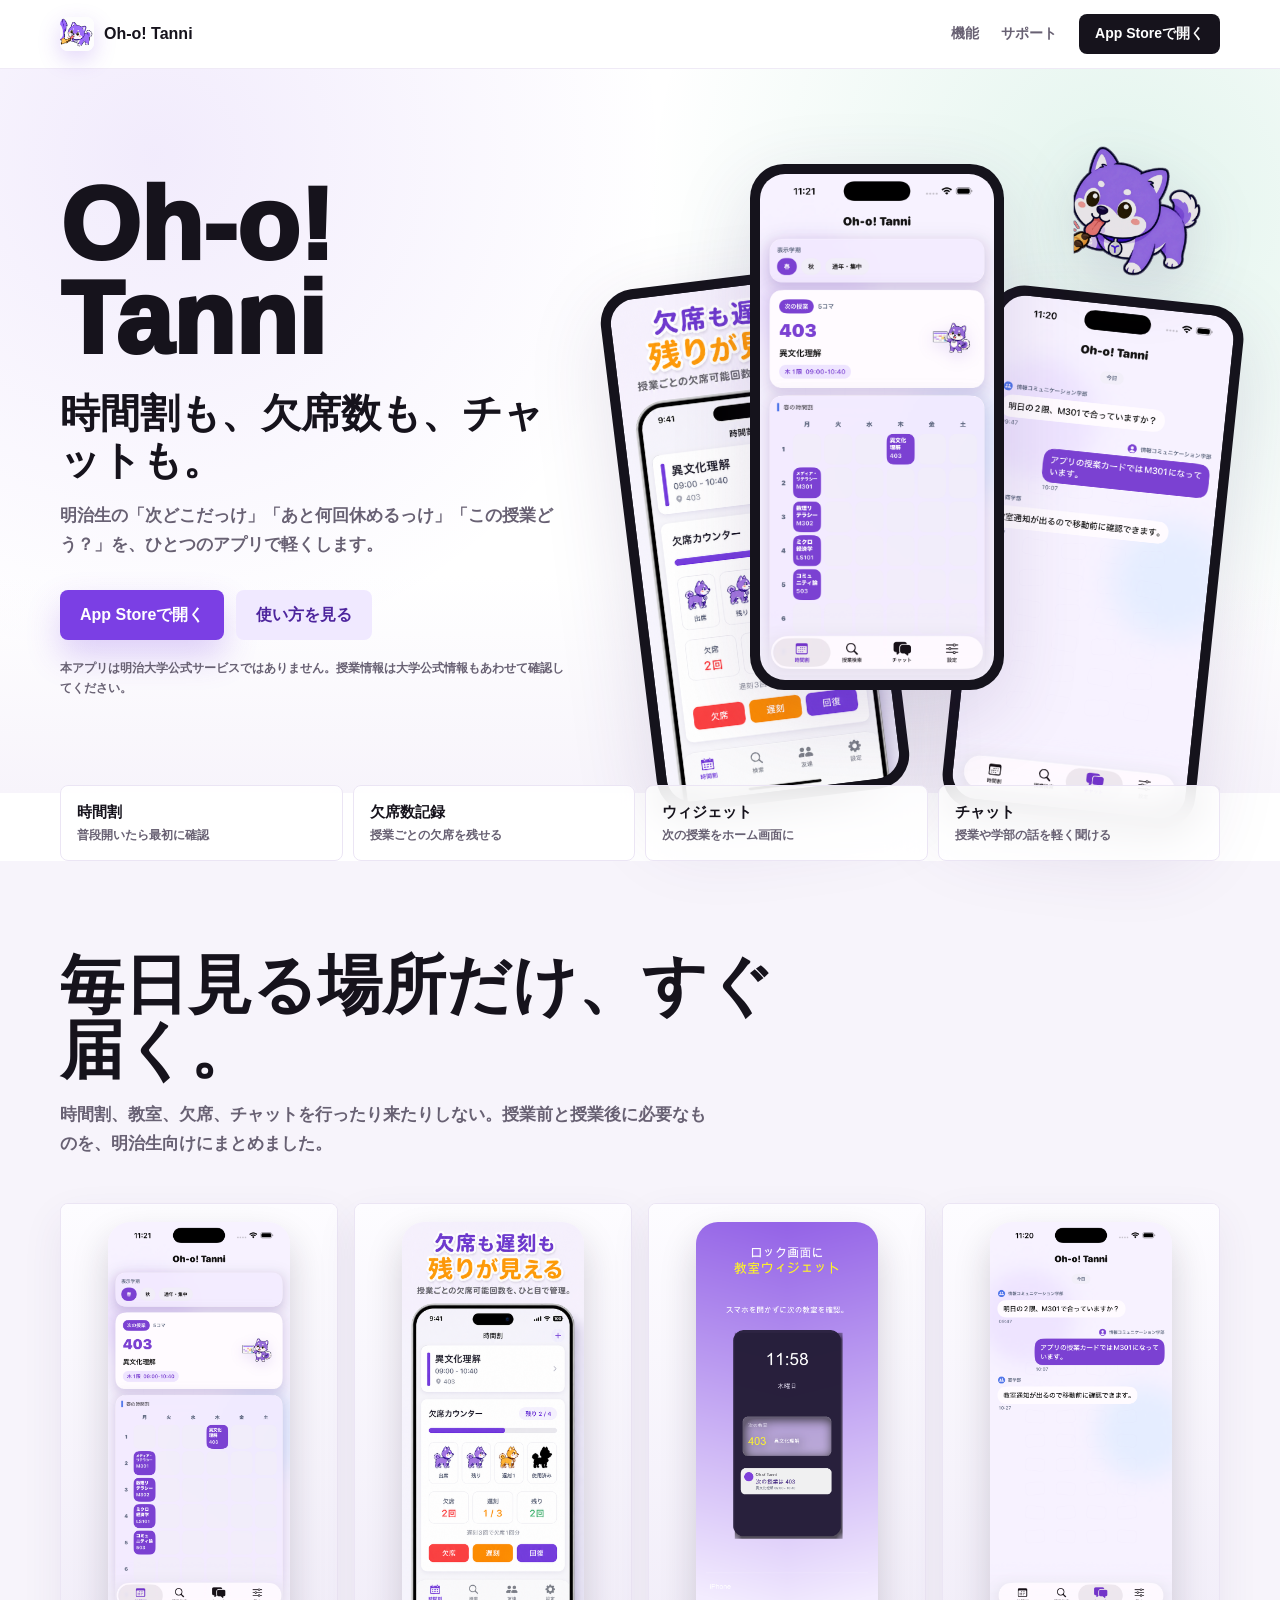
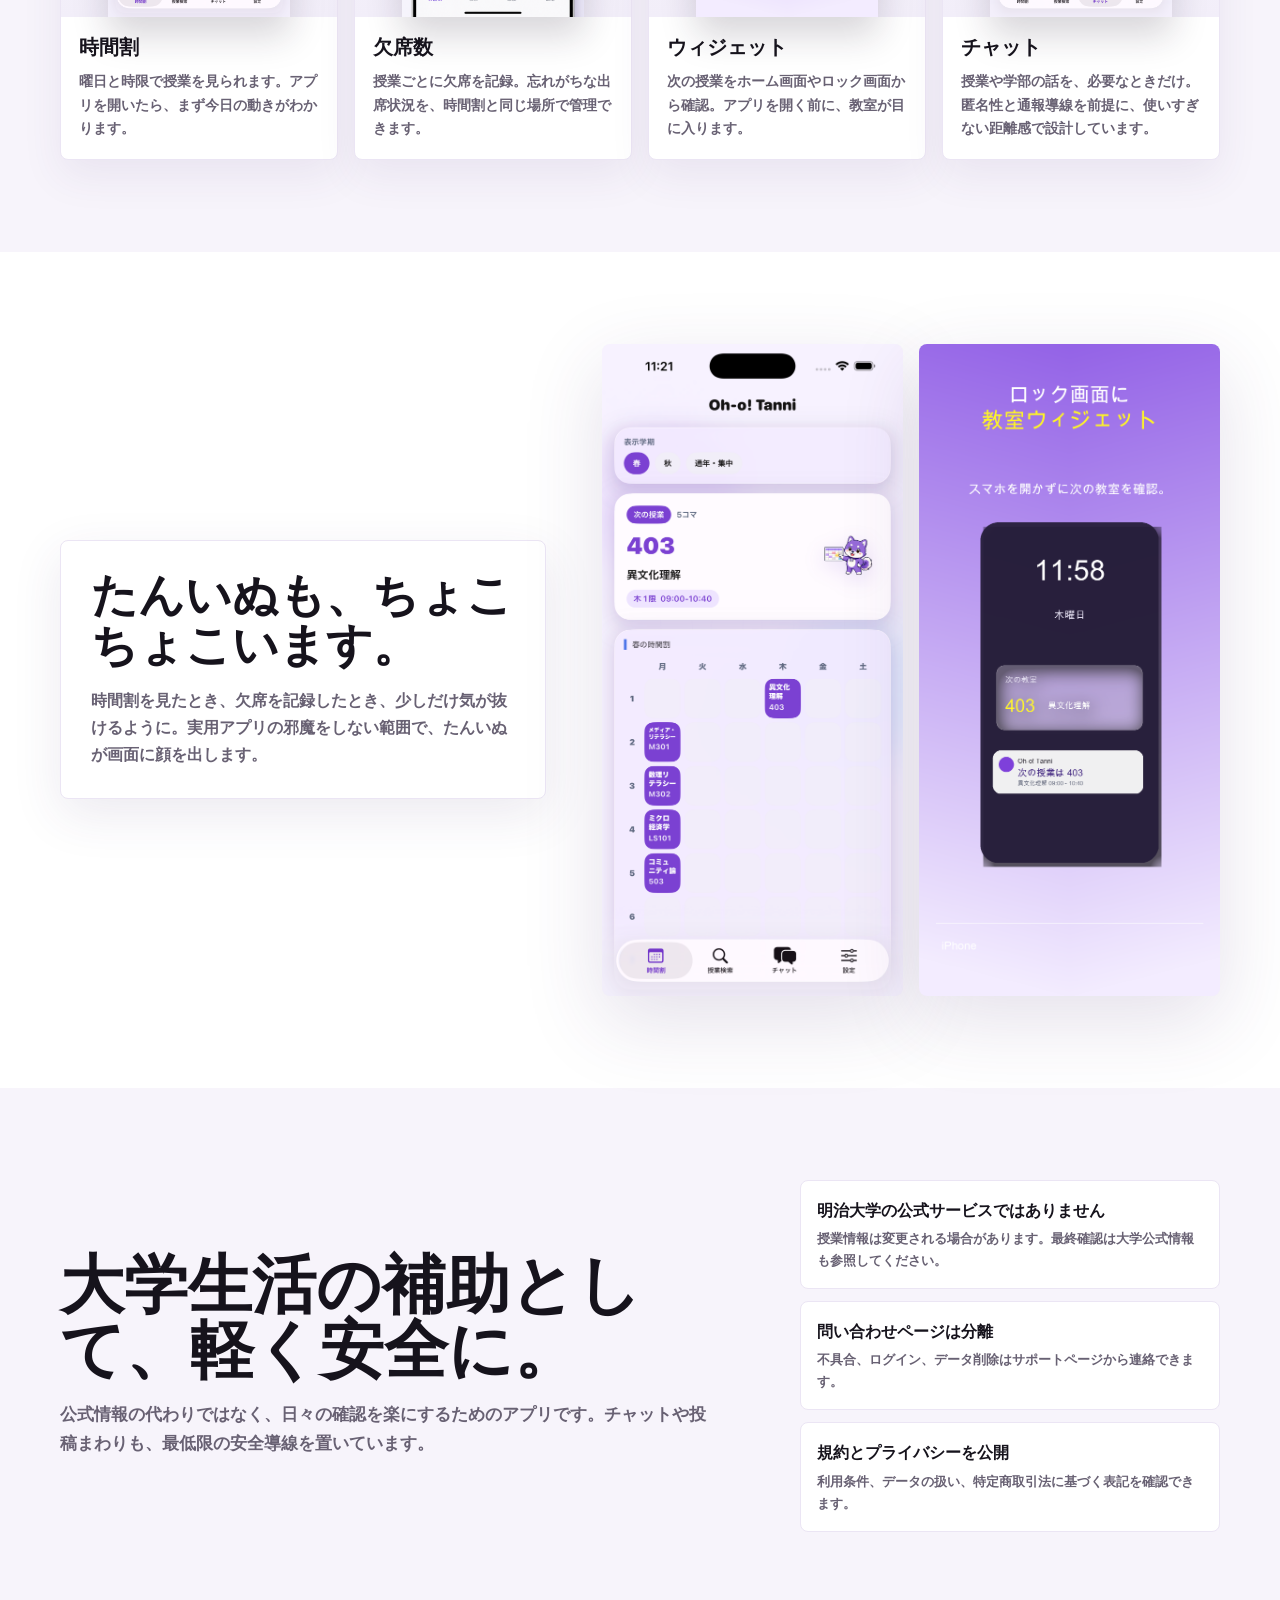
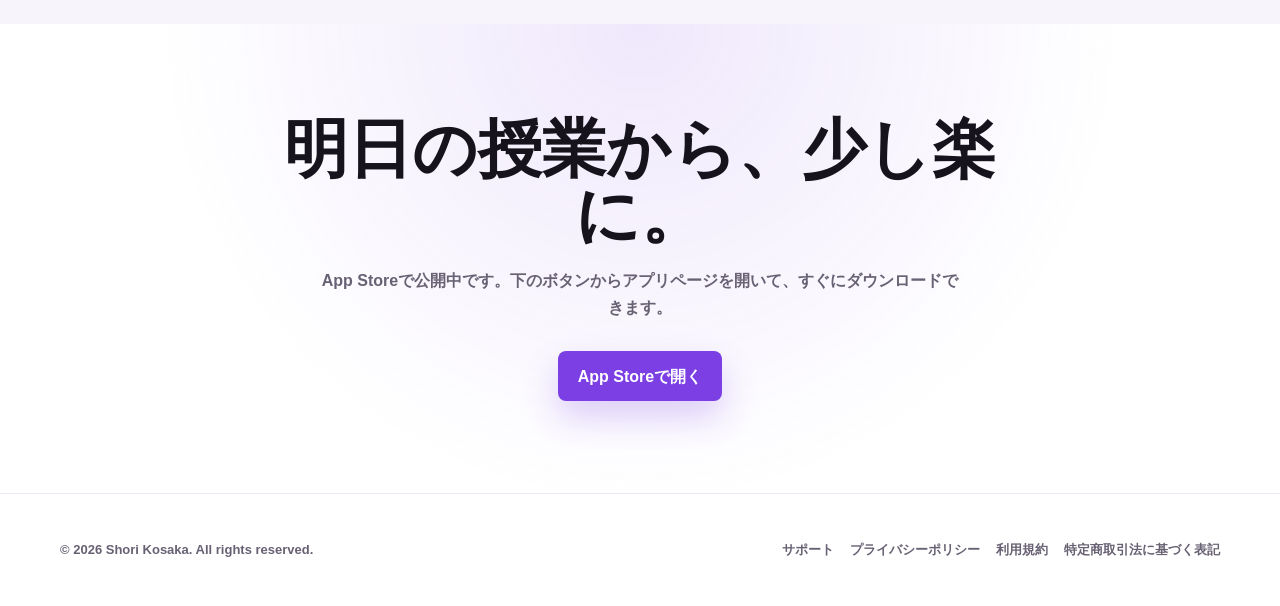
==== commit 2625df11: "Update App Store download links" ====
--- a/index.html
+++ b/index.html
@@ -633,7 +633,7 @@
       <div class="nav-links">
         <a href="#features">機能</a>
         <a href="/support/">サポート</a>
-        <a class="nav-cta" href="#download">App Storeで開く</a>
+        <a class="nav-cta" href="https://apps.apple.com/jp/app/oh-o-tanni/id6764057183">App Storeで開く</a>
       </div>
     </nav>
   </header>
@@ -646,7 +646,7 @@
           <p class="hero-copy">時間割も、欠席数も、チャットも。</p>
           <p class="hero-lead">明治生の「次どこだっけ」「あと何回休めるっけ」「この授業どう？」を、ひとつのアプリで軽くします。</p>
           <div class="actions">
-            <a class="button primary" href="#download">App Storeで開く</a>
+            <a class="button primary" href="https://apps.apple.com/jp/app/oh-o-tanni/id6764057183">App Storeで開く</a>
             <a class="button secondary" href="#features">使い方を見る</a>
           </div>
           <p class="hero-note">本アプリは明治大学公式サービスではありません。授業情報は大学公式情報もあわせて確認してください。</p>
@@ -772,9 +772,9 @@
     <section id="download" class="section download">
       <div class="section-inner">
         <h2>明日の授業から、少し楽に。</h2>
-        <p>App Store 公開後、このボタンから直接アプリページを開けるようにします。いまは tanni.jp を共有先として、アプリの内容が伝わるページにしています。</p>
+        <p>App Storeで公開中です。下のボタンからアプリページを開いて、すぐにダウンロードできます。</p>
         <div class="actions">
-          <span class="button disabled" aria-disabled="true">公開後にApp Storeで開く</span>
+          <a class="button primary" href="https://apps.apple.com/jp/app/oh-o-tanni/id6764057183">App Storeで開く</a>
         </div>
       </div>
     </section>
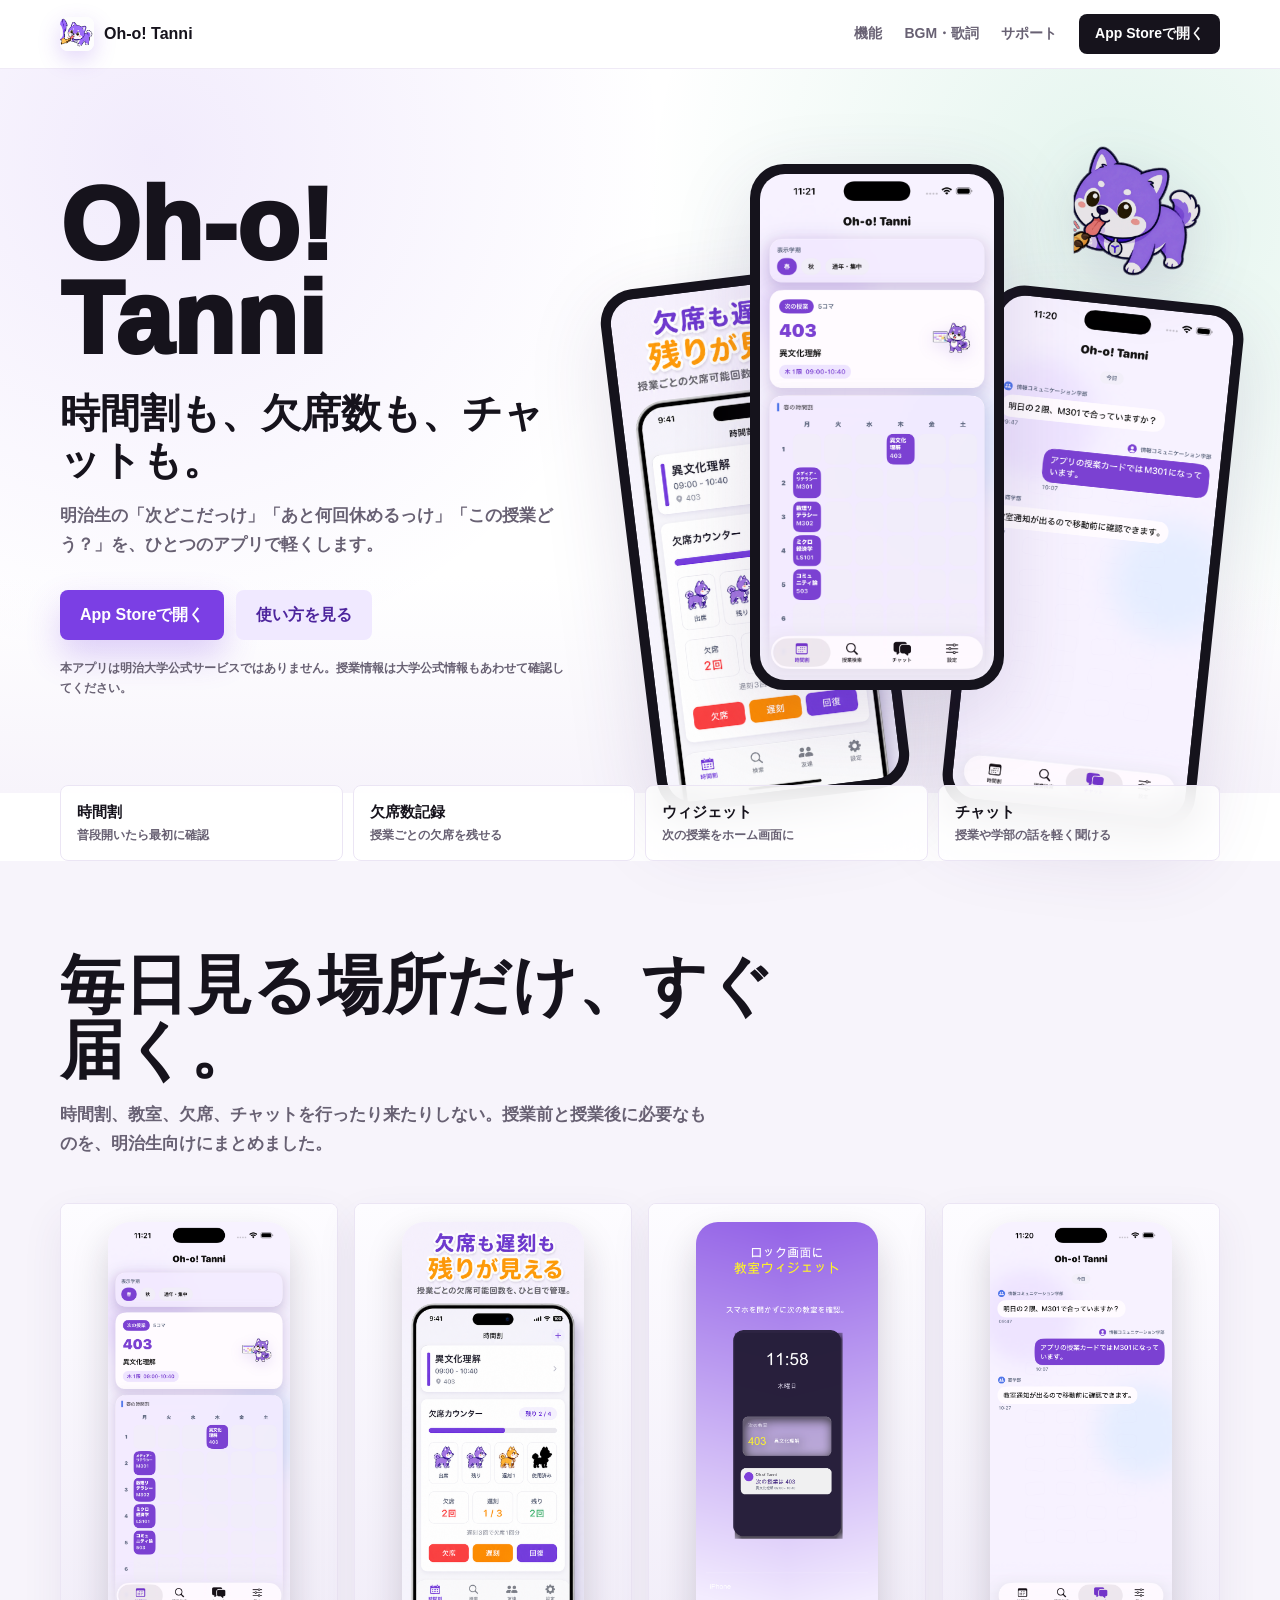
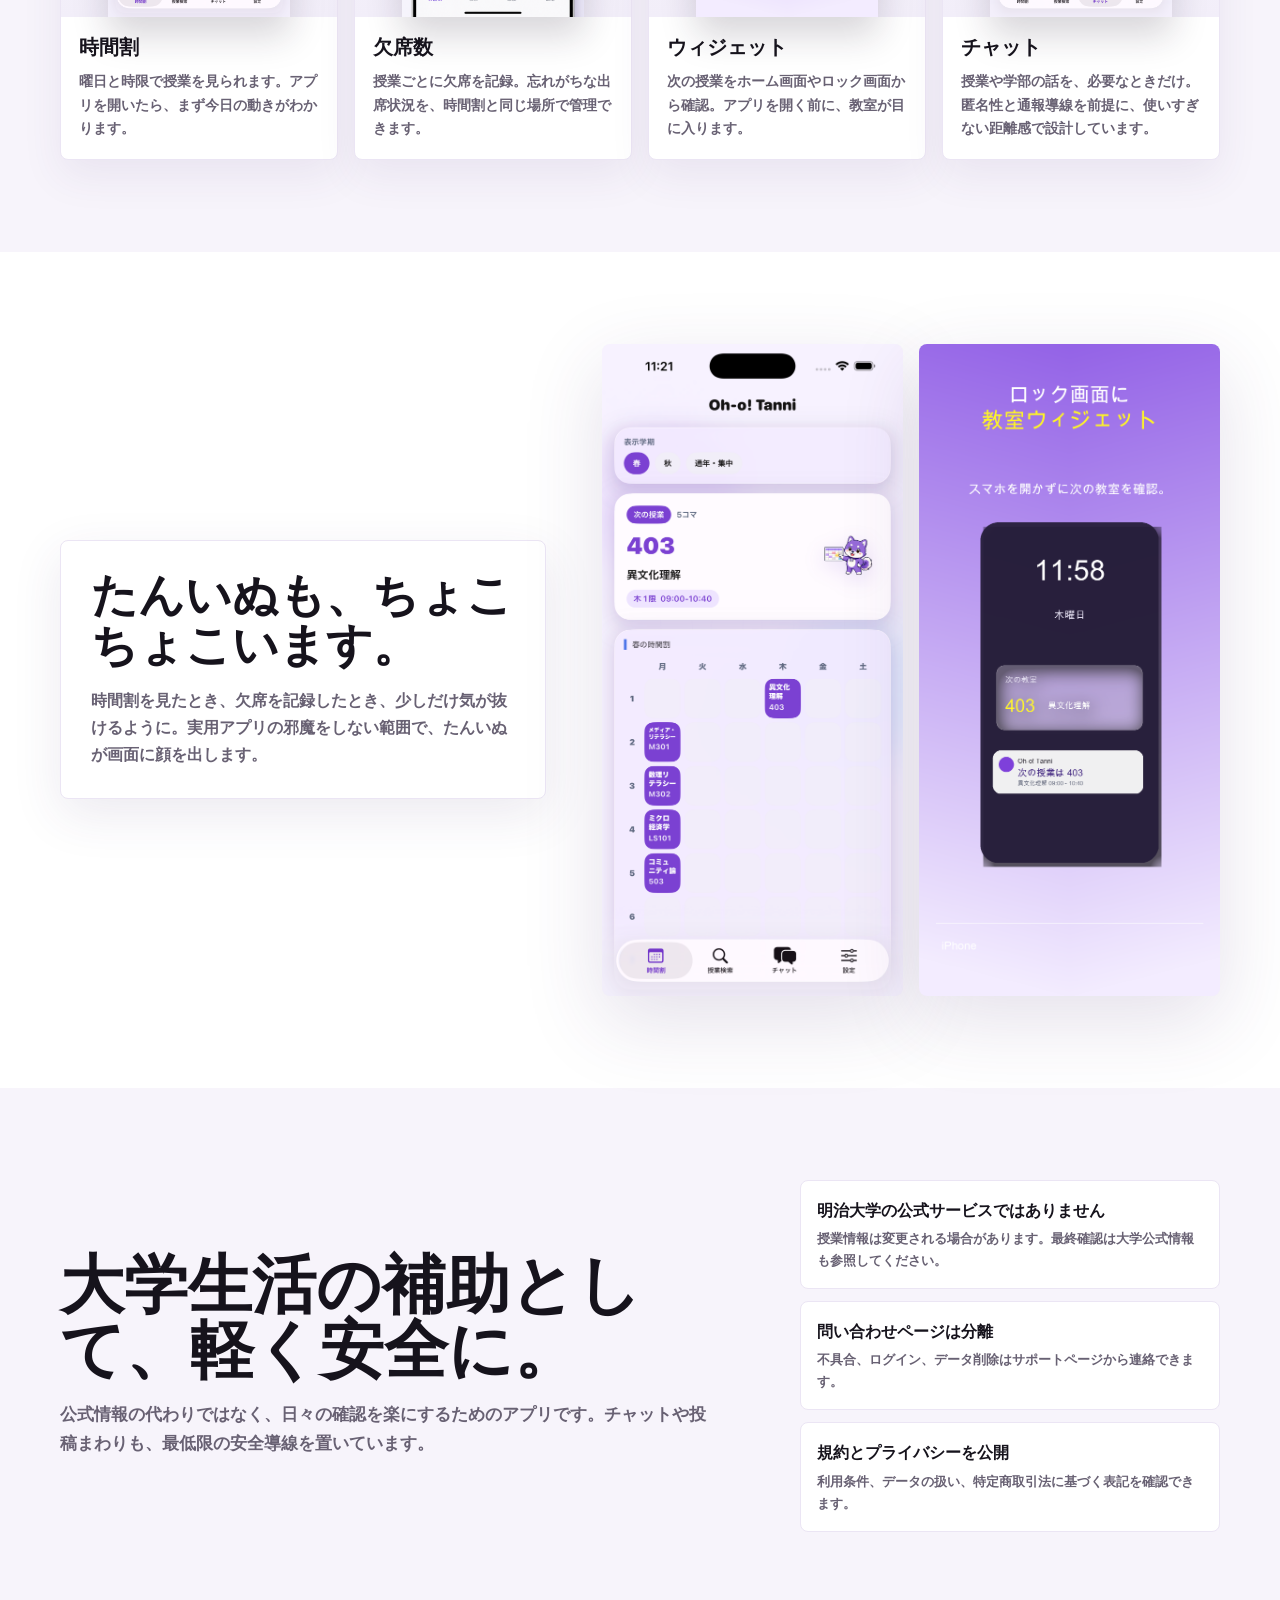
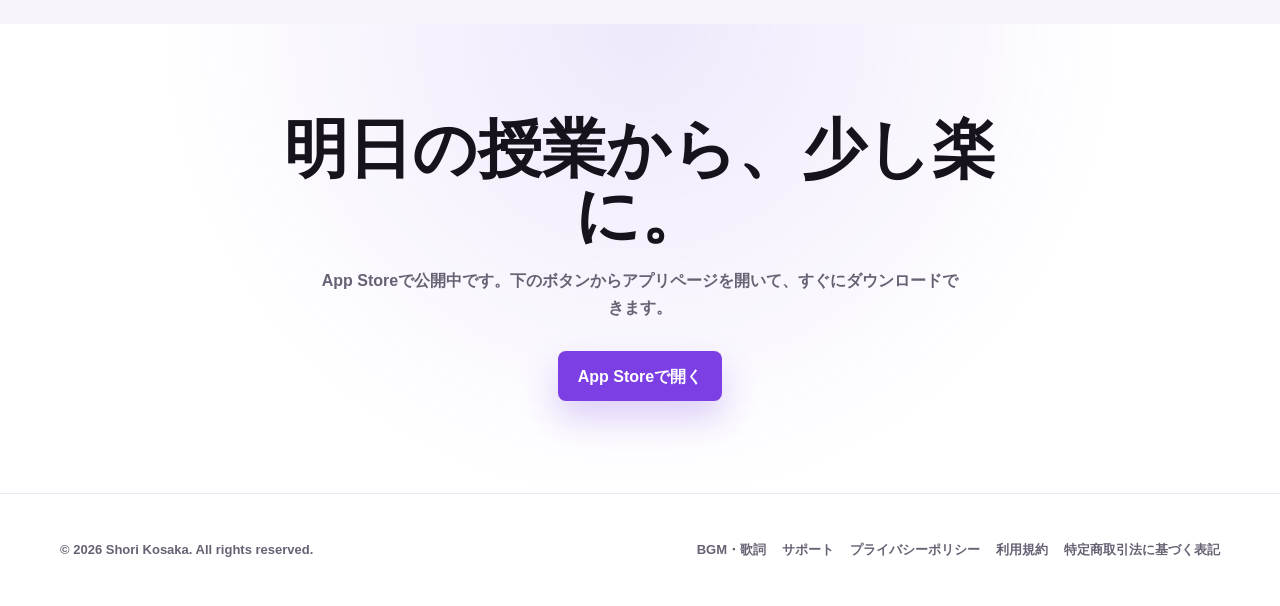
==== commit 2b9c1959: "Publish app soundtrack library with Suno lyrics" ====
--- a/index.html
+++ b/index.html
@@ -632,6 +632,7 @@
       </a>
       <div class="nav-links">
         <a href="#features">機能</a>
+        <a href="/music/">BGM・歌詞</a>
         <a href="/support/">サポート</a>
         <a class="nav-cta" href="https://apps.apple.com/jp/app/oh-o-tanni/id6764057183">App Storeで開く</a>
       </div>
@@ -784,6 +785,7 @@
     <div class="footer-inner">
       <div>&copy; 2026 Shori Kosaka. All rights reserved.</div>
       <div class="footer-links" aria-label="法務とサポート">
+        <a href="/music/">BGM・歌詞</a>
         <a href="/support/">サポート</a>
         <a href="/privacy/">プライバシーポリシー</a>
         <a href="/terms/">利用規約</a>
